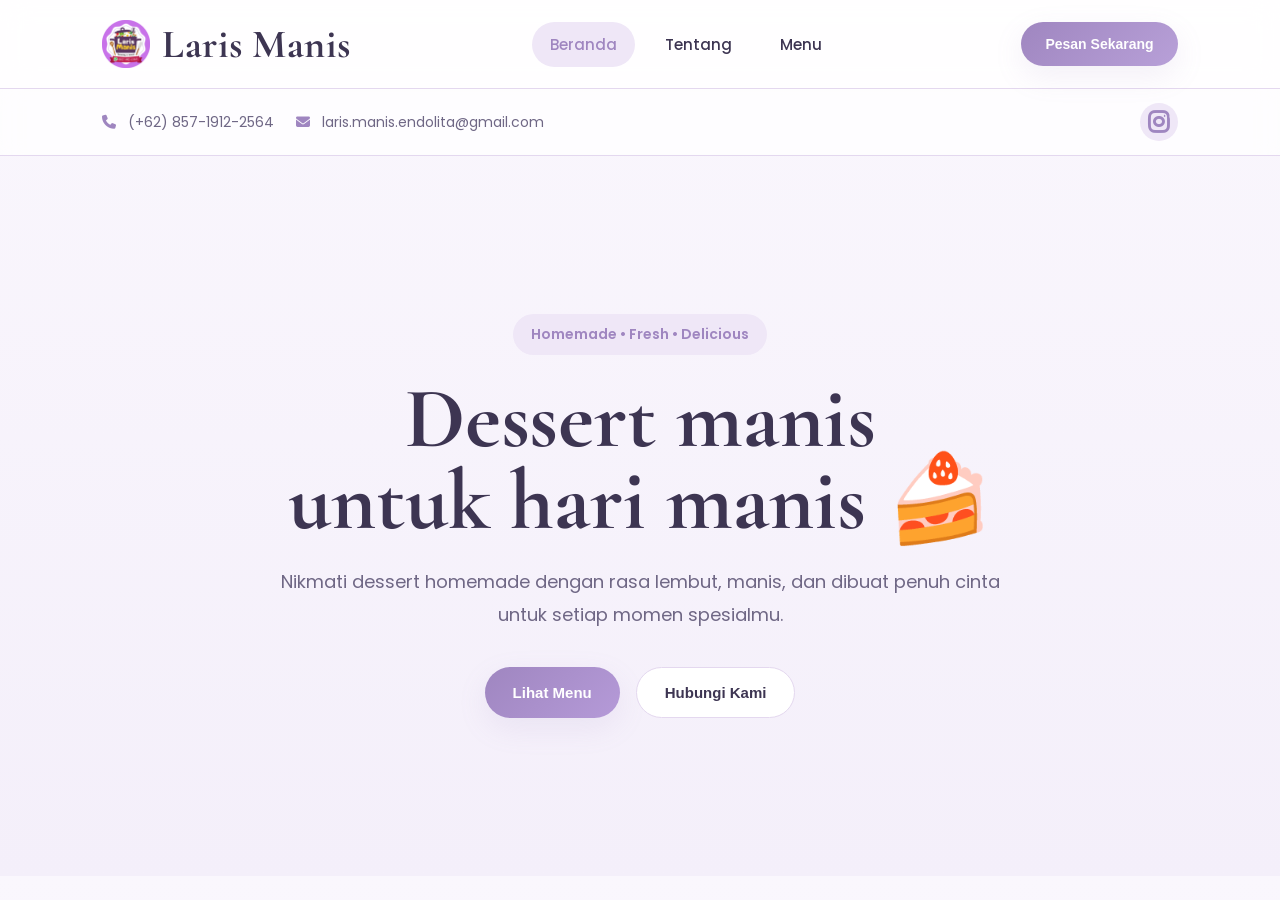
==== index.html @ 392fd790 "make the homepage (incomplete)" ====
<!DOCTYPE html>
<html lang="id">
<head>

    <!-- Meta Tags -->

    <meta charset="UTF-8" />
    <meta name="viewport" content="width=device-width, initial-scale=1.0" />

    <!-- Title & Favicon -->

    <title>Laris Manis - Beranda</title>
    <link rel="icon" href="assets/images/icon.png" type="image/png">

    <!-- Fonts & Icons -->

    <link rel="preconnect" href="https://fonts.googleapis.com">
    <link rel="preconnect" href="https://fonts.gstatic.com" crossorigin>
    <link href="https://fonts.googleapis.com/css2?family=Poppins:wght@400;500;600;700&family=Cormorant+Garamond:wght@600;700&display=swap" rel="stylesheet">
    <link rel="stylesheet" href="https://cdnjs.cloudflare.com/ajax/libs/font-awesome/6.5.2/css/all.min.css">

    <!-- CSS -->

    <link rel="stylesheet" href="css/index.css">

</head>
<body>

    <!-- Navbar -->

    <nav class="navbar">

        <div class="logo">
            <img src="assets/images/icon.png" alt="Logo">

            <h1>Laris Manis</h1>
        </div>

        <ul class="nav-links">
            <li><a class="active" href="index.html">Beranda</a></li>
            <li><a href="about/index.html">Tentang</a></li>
            <li><a href="menu/index.html">Menu</a></li>
        </ul>

        <button class="order-btn">
            Pesan Sekarang
        </button>

    </nav>

    <!-- Contact Bar -->

    <div class="contactbar">

        <div class="contactbar-left">
            <span>
                <i class="fa-solid fa-phone"></i>
                (+62) 857-1912-2564
            </span>

            <span>
                <i class="fa-solid fa-envelope"></i>
                laris.manis.endolita@gmail.com
            </span>
        </div>

        <div class="contactbar-right">
            <a href="https://www.instagram.com/deslialea_22/">
                <i class="fa-solid fa-brands fa-instagram"></i>
            </a>
        </div>

    </div>

    <!-- Hero -->

    <section class="hero">

        <div class="hero-content">

            <span class="hero-tag">
                Homemade • Fresh • Delicious
            </span>

            <h2>
                Dessert manis<br>
                untuk hari manis 🍰
            </h2>

            <p>
                Nikmati dessert homemade dengan rasa lembut,
                manis, dan dibuat penuh cinta untuk setiap momen spesialmu.
            </p>

            <div class="hero-buttons">
                <button class="primary-btn" onclick="window.location.href='menu/index.html'">
                    Lihat Menu
                </button>

                <button class="secondary-btn">
                    Hubungi Kami
                </button>
            </div>

        </div>

    </section>

</body>
</html>
---- css/index.css ----
/* Variables */

:root {

    /* Colors */

    --purple-main: #9f86c0;
    --purple-soft: #cdb4db;
    --purple-light: #efe7f7;

    --text-dark: #3d3552;
    --text-light: #6f6785;

    --white: #ffffff;
    --border: #e4d8ef;

    --shadow: 0 10px 30px rgba(159, 134, 192, 0.12);
}

/* Reset */

* {
    margin: 0;
    padding: 0;

    box-sizing: border-box;
}

body {
    font-family: "Poppins", sans-serif;

    background:
        linear-gradient(
            to bottom,
            #faf7fd,
            #f4effa
        );

    color: var(--text-dark);
}

/* Contact Bar */

.contactbar {
    background: rgba(255, 255, 255, 0.75);

    backdrop-filter: blur(10px);

    display: flex;
    justify-content: space-between;
    align-items: center;

    padding: 14px 8%;

    border-bottom: 1px solid var(--border);

    font-size: 14px;
}

.contactbar-left,
.contactbar-right {
    display: flex;
    align-items: center;

    gap: 22px;
}

.contactbar span {
    color: var(--text-light);
}

.contactbar-left i {
    color: var(--purple-main);

    margin-right: 8px;
}

.contactbar-right i {
    color: var(--purple-main);

    font-size: 24px;
}

.contactbar a {
    width: 38px;
    height: 38px;

    display: flex;
    justify-content: center;
    align-items: center;

    border-radius: 50%;

    background: var(--purple-light);

    color: var(--purple-main);

    text-decoration: none;

    transition: 0.25s;
}

.contactbar a:hover {
    transform: translateY(-2px);

    background: var(--purple-main);
    color: white;
}

/* Navbar */

.navbar {
    position: sticky;
    top: 0;

    z-index: 1000;

    background: rgba(255, 255, 255, 0.88);

    backdrop-filter: blur(14px);

    display: flex;
    justify-content: space-between;
    align-items: center;

    padding: 20px 8%;

    border-bottom: 1px solid var(--border);
}

/* Logo */

.logo {
    display: flex;
    align-items: center;

    gap: 12px;
}

.logo img {
    width: auto;
    height: 48px;
}

.logo h1 {
    font-family: "Cormorant Garamond", serif;

    font-size: 40px;
    font-weight: 700;

    letter-spacing: 0.5px;
}

/* Navigation */

.nav-links {
    display: flex;
    align-items: center;

    gap: 12px;

    list-style: none;
}

.nav-links a {
    text-decoration: none;

    color: var(--text-dark);

    font-size: 15px;
    font-weight: 500;

    padding: 12px 18px;

    border-radius: 999px;

    transition: 0.25s;
}

.nav-links a:hover,
.nav-links .active {
    background: var(--purple-light);

    color: var(--purple-main);
}

/* Button */

.order-btn {
    border: none;

    background:
        linear-gradient(
            135deg,
            var(--purple-main),
            #b8a0d8
        );

    color: white;

    padding: 14px 24px;

    border-radius: 999px;

    font-size: 14px;
    font-weight: 600;

    cursor: pointer;

    box-shadow: var(--shadow);

    transition: 0.25s;
}

.order-btn:hover {
    transform: translateY(-2px) scale(1.02);
}

/* Hero */

.hero {
    min-height: 80vh;

    display: flex;
    justify-content: center;
    align-items: center;

    text-align: center;

    padding: 80px 20px;
}

.hero-content {
    max-width: 760px;
}

.hero-tag {
    display: inline-block;

    background: var(--purple-light);

    color: var(--purple-main);

    padding: 10px 18px;

    border-radius: 999px;

    font-size: 14px;
    font-weight: 600;

    margin-bottom: 24px;
}

.hero h2 {
    font-family: "Cormorant Garamond", serif;

    font-size: 86px;
    line-height: 0.95;

    margin-bottom: 24px;
}

.hero p {
    color: var(--text-light);

    font-size: 18px;
    line-height: 1.8;

    margin-bottom: 36px;
}

/* Hero Buttons */

.hero-buttons {
    display: flex;
    justify-content: center;

    gap: 16px;

    flex-wrap: wrap;
}

.primary-btn,
.secondary-btn {
    padding: 16px 28px;

    border-radius: 999px;

    font-size: 15px;
    font-weight: 600;

    cursor: pointer;

    transition: 0.25s;
}

.primary-btn {
    border: none;

    background:
        linear-gradient(
            135deg,
            var(--purple-main),
            #b59ad8
        );

    color: white;

    box-shadow: var(--shadow);
}

.primary-btn:hover {
    transform: translateY(-2px);
}

.secondary-btn {
    border: 1px solid var(--border);

    background: white;

    color: var(--text-dark);
}

.secondary-btn:hover {
    background: var(--purple-light);
}

/* Responsive */

@media (max-width: 900px) {
    .navbar {

        flex-direction: column;

        gap: 24px;
    }

    .hero h2 {
        font-size: 64px;
    }
}

@media (max-width: 650px) {
    .contactbar {

        flex-direction: column;

        gap: 16px;

        text-align: center;
    }

    .contactbar-left {

        flex-direction: column;

        gap: 12px;
    }

    .hero h2 {
        font-size: 48px;
    }

    .hero p {
        font-size: 16px;
    }

    .nav-links {

        flex-wrap: wrap;
        justify-content: center;
    }
}
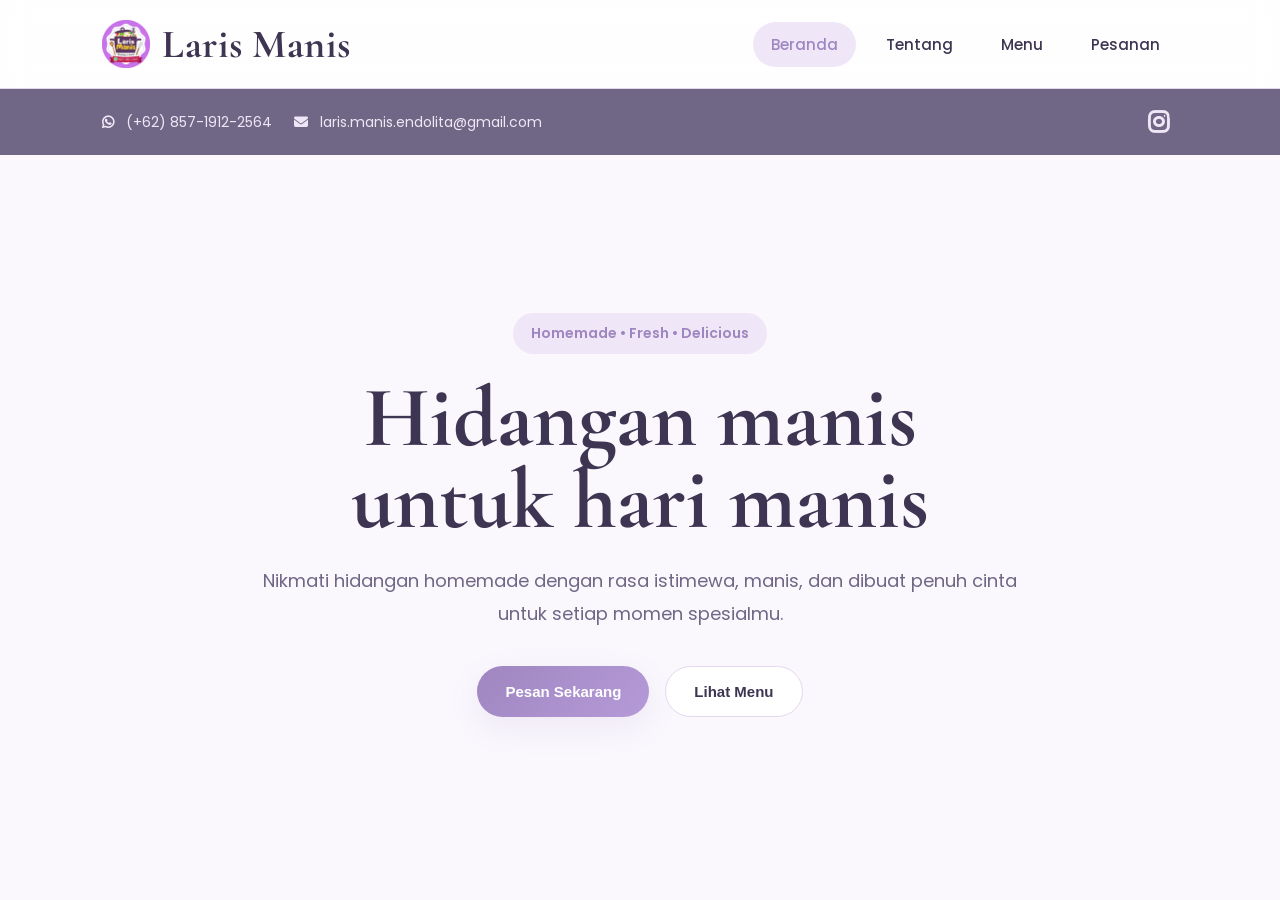
==== commit cc010598: "add some stuff" ====
--- a/index.html
+++ b/index.html
@@ -21,7 +21,7 @@
 
     <!-- CSS -->
 
-    <link rel="stylesheet" href="css/index.css">
+    <link rel="stylesheet" href="css/home.css">
 
 </head>
 <body>
@@ -40,12 +40,9 @@
             <li><a class="active" href="index.html">Beranda</a></li>
             <li><a href="about/index.html">Tentang</a></li>
             <li><a href="menu/index.html">Menu</a></li>
+            <li><a href="order/index.html">Pesanan</a></li>
         </ul>
-
-        <button class="order-btn">
-            Pesan Sekarang
-        </button>
-
+        
     </nav>
 
     <!-- Contact Bar -->
@@ -54,7 +51,7 @@
 
         <div class="contactbar-left">
             <span>
-                <i class="fa-solid fa-phone"></i>
+                <i class="fa-solid fa-brands fa-whatsapp"></i>
                 (+62) 857-1912-2564
             </span>
 
@@ -83,22 +80,22 @@
             </span>
 
             <h2>
-                Dessert manis<br>
-                untuk hari manis 🍰
+                Hidangan manis<br>
+                untuk hari manis
             </h2>
 
             <p>
-                Nikmati dessert homemade dengan rasa lembut,
+                Nikmati hidangan homemade dengan rasa istimewa,
                 manis, dan dibuat penuh cinta untuk setiap momen spesialmu.
             </p>
 
             <div class="hero-buttons">
                 <button class="primary-btn" onclick="window.location.href='menu/index.html'">
-                    Lihat Menu
+                    Pesan Sekarang
                 </button>
 
-                <button class="secondary-btn">
-                    Hubungi Kami
+                <button class="secondary-btn" onclick="window.location.href='menu/index.html'">
+                    Lihat Menu
                 </button>
             </div>
 
--- a/css/home.css
+++ b/css/home.css
@@ -0,0 +1,335 @@
+/* Variables */
+
+:root {
+
+    /* Colors */
+
+    --purple-main: #9f86c0;
+    --purple-dark: #6f6785;
+    --purple-soft: #cdb4db;
+    --purple-light: #efe7f7;
+
+    --text-dark: #3d3552;
+    --text-light: #6f6785;
+
+    --white: #ffffff;
+    --border: #e4d8ef;
+
+    --shadow: 0 10px 30px rgba(159, 134, 192, 0.12);
+}
+
+/* Reset */
+
+* {
+    margin: 0;
+    padding: 0;
+
+    box-sizing: border-box;
+}
+
+body {
+    font-family: "Poppins", sans-serif;
+
+    background: #faf7fd;
+
+    color: var(--text-dark);
+}
+
+/* Contact Bar */
+
+.contactbar {
+    background: var(--purple-dark);
+
+    backdrop-filter: blur(10px);
+
+    display: flex;
+    justify-content: space-between;
+    align-items: center;
+
+    padding: 14px 8%;
+
+    font-size: 14px;
+}
+
+.contactbar-left,
+.contactbar-right {
+    display: flex;
+    align-items: center;
+
+    gap: 22px;
+}
+
+.contactbar span {
+    color: var(--purple-light);
+}
+
+.contactbar-left i {
+    color: var(--purple-light);
+
+    margin-right: 8px;
+}
+
+.contactbar-right i {
+    color: var(--purple-light);
+
+    font-size: 24px;
+}
+
+.contactbar a {
+    width: 38px;
+    height: 38px;
+
+    display: flex;
+    justify-content: center;
+    align-items: center;
+
+    border-radius: 50%;
+
+    background: rgba(0, 0, 0, 0);
+
+    color: var(--purple-main);
+
+    text-decoration: none;
+
+    transition: 0.25s;
+}
+
+.contactbar a:hover {
+    transform: translateY(-2px);
+
+    background: var(--purple-main);
+    color: white;
+}
+
+/* Navbar */
+
+.navbar {
+    position: sticky;
+    top: 0;
+
+    z-index: 1000;
+
+    background: rgba(255, 255, 255, 0.88);
+
+    backdrop-filter: blur(14px);
+
+    display: flex;
+    justify-content: space-between;
+    align-items: center;
+
+    padding: 20px 8%;
+
+    border-bottom: 1px solid var(--border);
+}
+
+/* Logo */
+
+.logo {
+    display: flex;
+    align-items: center;
+
+    gap: 12px;
+}
+
+.logo img {
+    width: auto;
+    height: 48px;
+}
+
+.logo h1 {
+    font-family: "Cormorant Garamond", serif;
+
+    font-size: 40px;
+    font-weight: 700;
+
+    letter-spacing: 0.5px;
+}
+
+/* Navigation */
+
+.nav-links {
+    display: flex;
+    align-items: center;
+
+    gap: 12px;
+
+    list-style: none;
+}
+
+.nav-links a {
+    text-decoration: none;
+
+    color: var(--text-dark);
+
+    font-size: 15px;
+    font-weight: 500;
+
+    padding: 12px 18px;
+
+    border-radius: 999px;
+
+    transition: 0.25s;
+}
+
+.nav-links a:hover,
+.nav-links .active {
+    background: var(--purple-light);
+
+    color: var(--purple-main);
+}
+
+/* Hero */
+
+.hero {
+    min-height: 80vh;
+
+    display: flex;
+    justify-content: center;
+    align-items: center;
+
+    text-align: center;
+
+    padding: 80px 20px;
+}
+
+.hero-content {
+    max-width: 760px;
+}
+
+.hero-tag {
+    display: inline-block;
+
+    background: var(--purple-light);
+
+    color: var(--purple-main);
+
+    padding: 10px 18px;
+
+    border-radius: 999px;
+
+    font-size: 14px;
+    font-weight: 600;
+
+    margin-bottom: 24px;
+}
+
+.hero h2 {
+    font-family: "Cormorant Garamond", serif;
+
+    font-size: 86px;
+    line-height: 0.95;
+
+    margin-bottom: 24px;
+}
+
+.hero p {
+    color: var(--text-light);
+
+    font-size: 18px;
+    line-height: 1.8;
+
+    margin-bottom: 36px;
+}
+
+/* Hero Buttons */
+
+.hero-buttons {
+    display: flex;
+    justify-content: center;
+
+    gap: 16px;
+
+    flex-wrap: wrap;
+}
+
+.primary-btn,
+.secondary-btn {
+    padding: 16px 28px;
+
+    border-radius: 999px;
+
+    font-size: 15px;
+    font-weight: 600;
+
+    cursor: pointer;
+
+    transition: 0.25s;
+}
+
+.primary-btn {
+    border: none;
+
+    background:
+        linear-gradient(
+            135deg,
+            var(--purple-main),
+            #b59ad8
+        );
+
+    color: white;
+
+    box-shadow: var(--shadow);
+}
+
+.primary-btn:hover {
+    transform: translateY(-2px);
+}
+
+.secondary-btn {
+    border: 1px solid var(--border);
+
+    background: white;
+
+    color: var(--text-dark);
+}
+
+.secondary-btn:hover {
+    background: var(--purple-light);
+}
+
+/* Responsive */
+
+@media (max-width: 900px) {
+    .navbar {
+
+        flex-direction: column;
+
+        gap: 24px;
+    }
+
+    .hero h2 {
+        font-size: 64px;
+    }
+}
+
+@media (max-width: 650px) {
+    .contactbar {
+
+        flex-direction: column;
+
+        gap: 16px;
+
+        text-align: center;
+    }
+
+    .contactbar-left {
+
+        flex-direction: column;
+
+        gap: 12px;
+    }
+
+    .hero h2 {
+        font-size: 48px;
+    }
+
+    .hero p {
+        font-size: 16px;
+    }
+
+    .nav-links {
+
+        flex-wrap: wrap;
+        justify-content: center;
+    }
+}
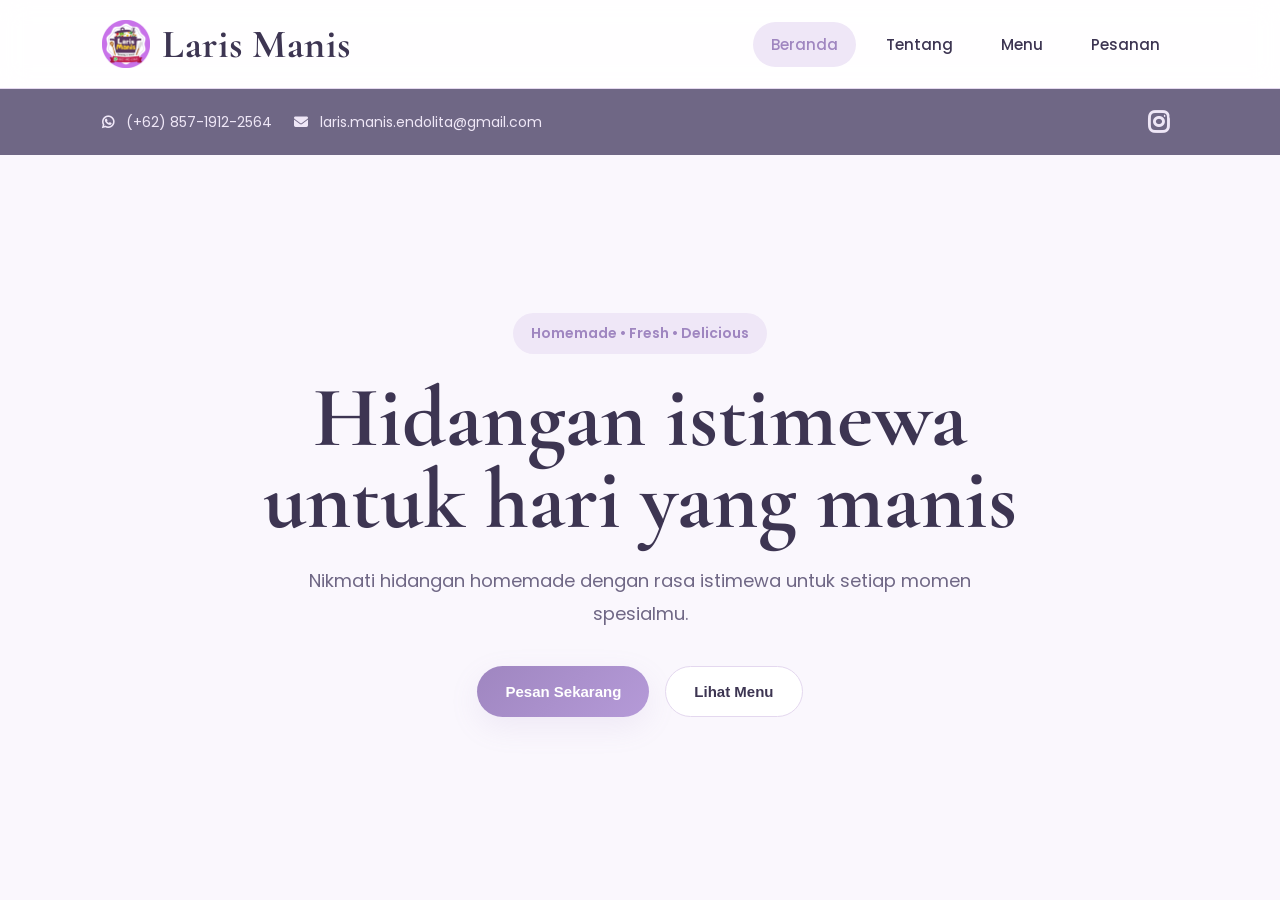
==== commit e3a4a94c: "add order storing and almost complete the order menu" ====
--- a/index.html
+++ b/index.html
@@ -80,17 +80,16 @@
             </span>
 
             <h2>
-                Hidangan manis<br>
-                untuk hari manis
+                Hidangan istimewa<br>
+                untuk hari yang manis
             </h2>
 
             <p>
-                Nikmati hidangan homemade dengan rasa istimewa,
-                manis, dan dibuat penuh cinta untuk setiap momen spesialmu.
+                Nikmati hidangan homemade dengan rasa istimewa untuk setiap momen spesialmu.
             </p>
 
             <div class="hero-buttons">
-                <button class="primary-btn" onclick="window.location.href='menu/index.html'">
+                <button class="primary-btn" onclick="window.location.href='menu/index.html?welcome=true'">
                     Pesan Sekarang
                 </button>
 
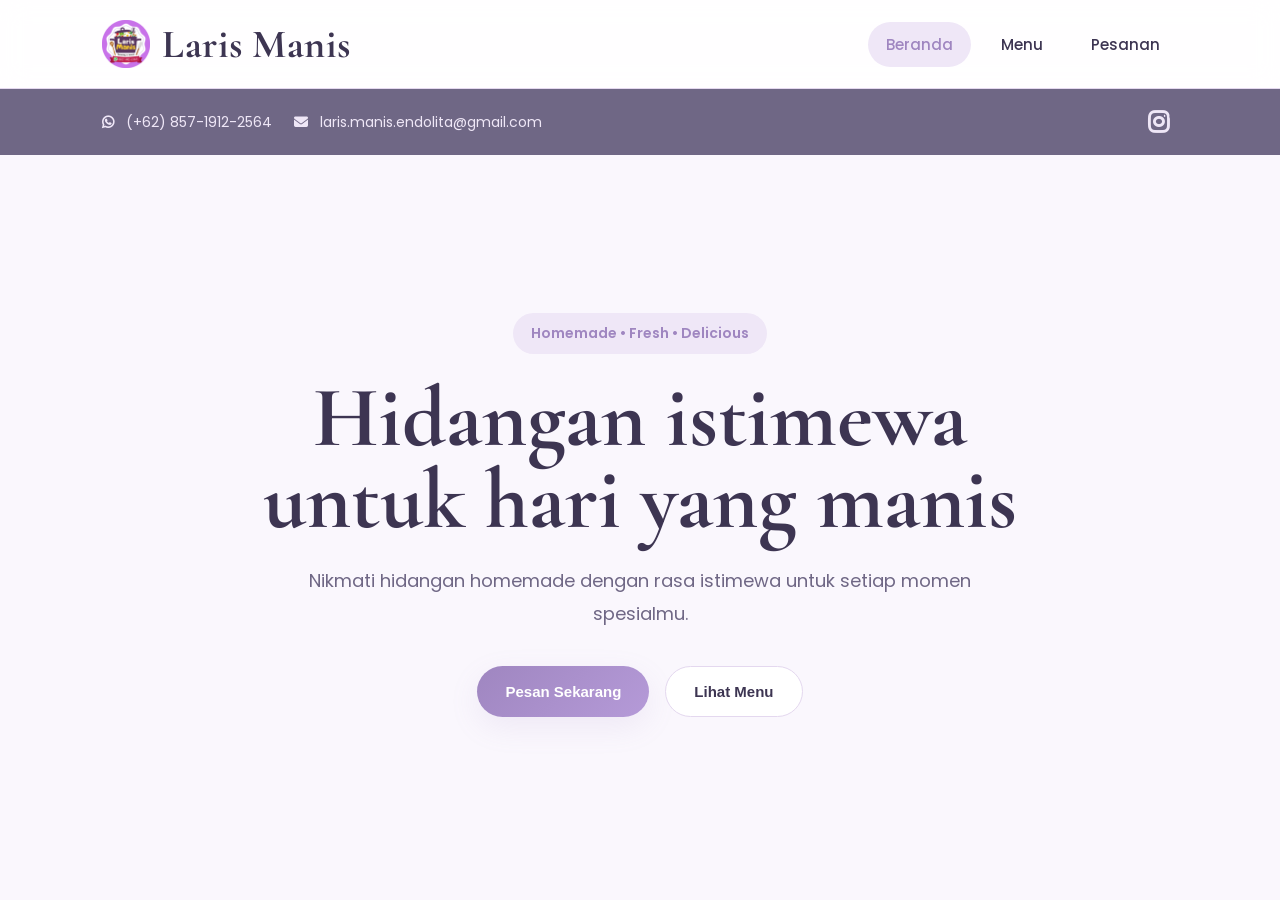
==== commit 9d203f92: "complete the order system" ====
--- a/index.html
+++ b/index.html
@@ -38,7 +38,6 @@
 
         <ul class="nav-links">
             <li><a class="active" href="index.html">Beranda</a></li>
-            <li><a href="about/index.html">Tentang</a></li>
             <li><a href="menu/index.html">Menu</a></li>
             <li><a href="order/index.html">Pesanan</a></li>
         </ul>
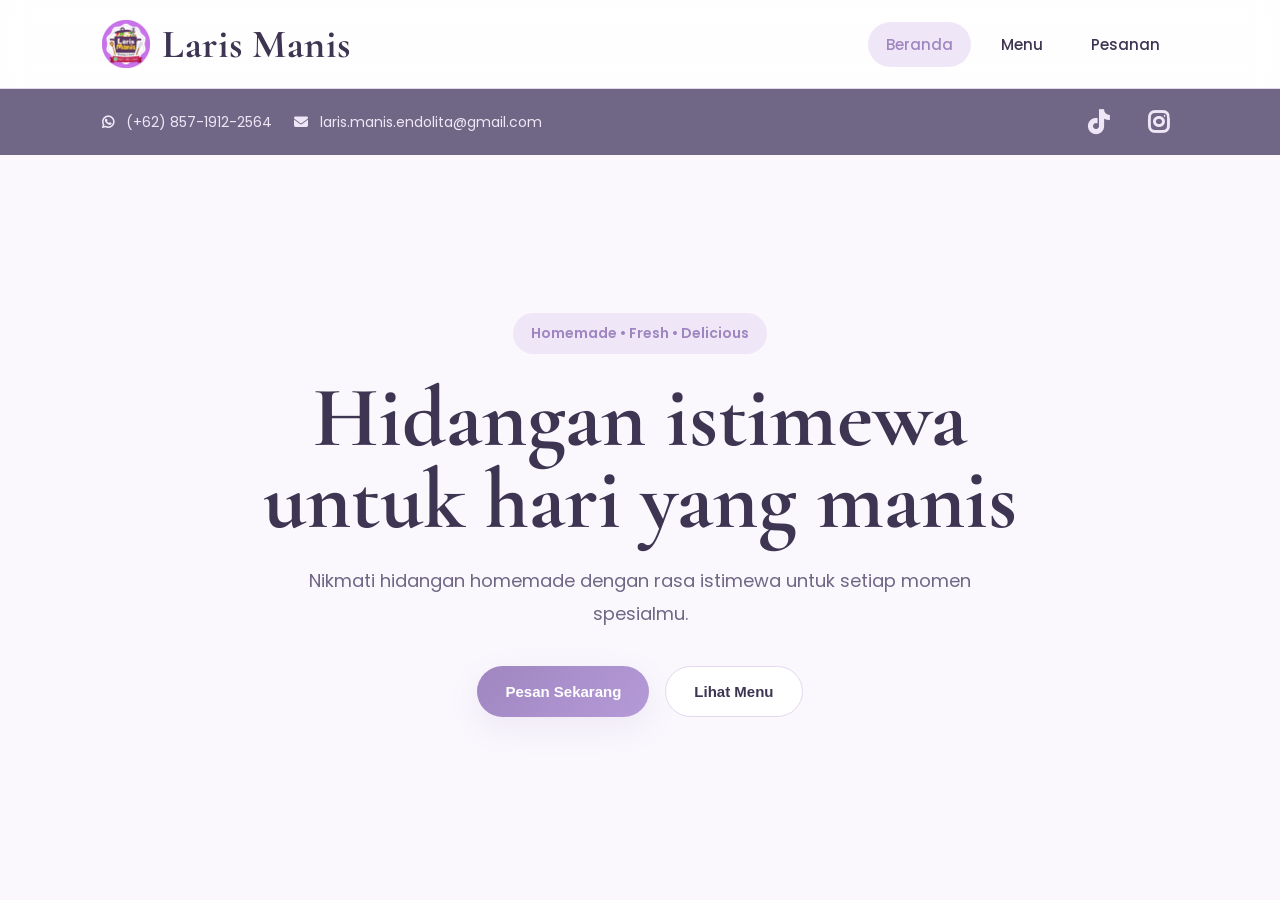
==== commit 21d54bf4: "add tiktok link to home" ====
--- a/index.html
+++ b/index.html
@@ -61,6 +61,9 @@
         </div>
 
         <div class="contactbar-right">
+            <a href="https://www.tiktok.com/@larismanis__22">
+                <i class="fa-solid fa-brands fa-tiktok"></i>
+            </a>
             <a href="https://www.instagram.com/deslialea_22/">
                 <i class="fa-solid fa-brands fa-instagram"></i>
             </a>
@@ -102,4 +105,4 @@
     </section>
 
 </body>
-</html>+</html>
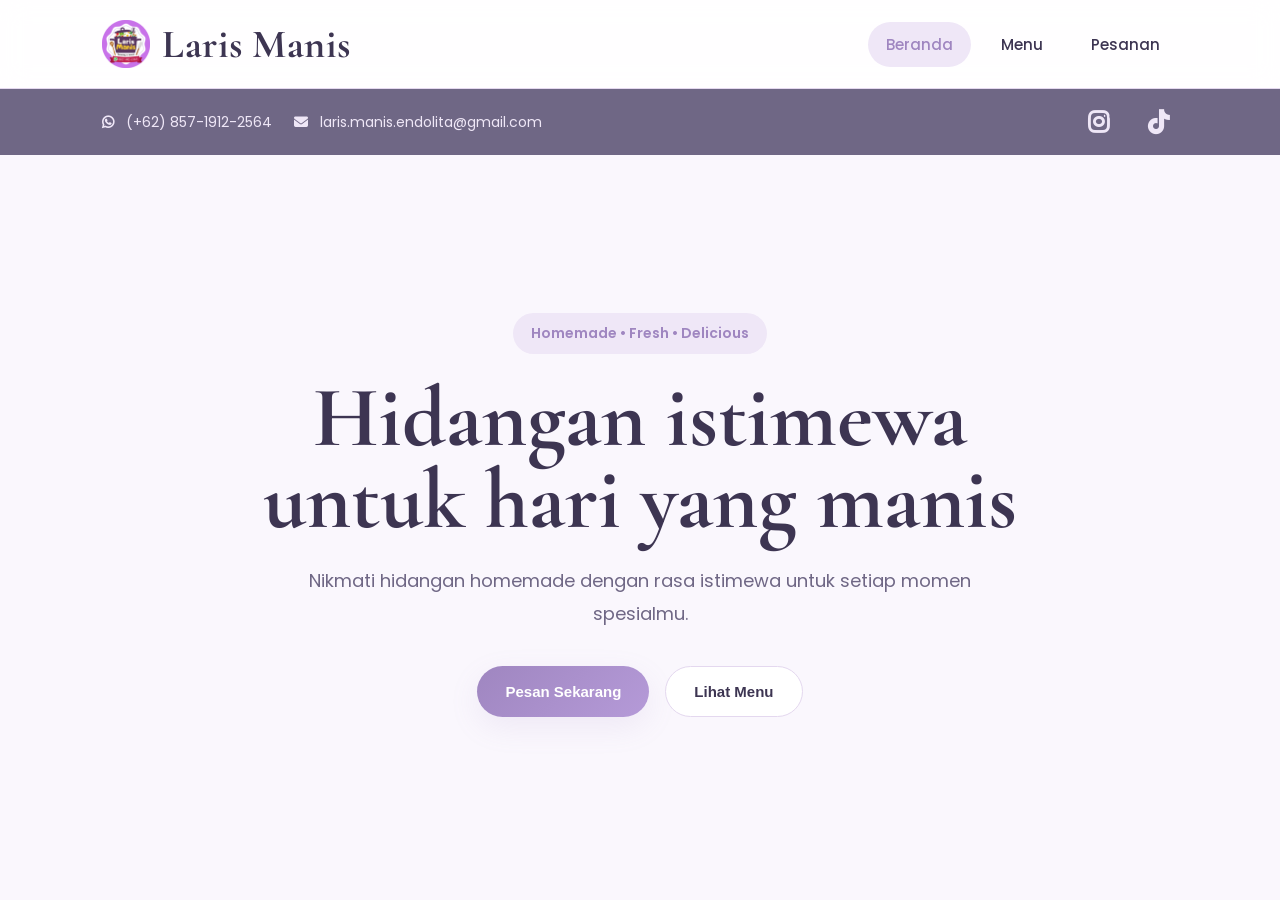
==== commit 9177a19c: "swap instagram and tiktok placement" ====
--- a/index.html
+++ b/index.html
@@ -61,11 +61,11 @@
         </div>
 
         <div class="contactbar-right">
+            <a href="https://www.instagram.com/deslialea_22/">
+                <i class="fa-solid fa-brands fa-instagram"></i>
+            </a>
             <a href="https://www.tiktok.com/@larismanis__22">
                 <i class="fa-solid fa-brands fa-tiktok"></i>
-            </a>
-            <a href="https://www.instagram.com/deslialea_22/">
-                <i class="fa-solid fa-brands fa-instagram"></i>
             </a>
         </div>
 
